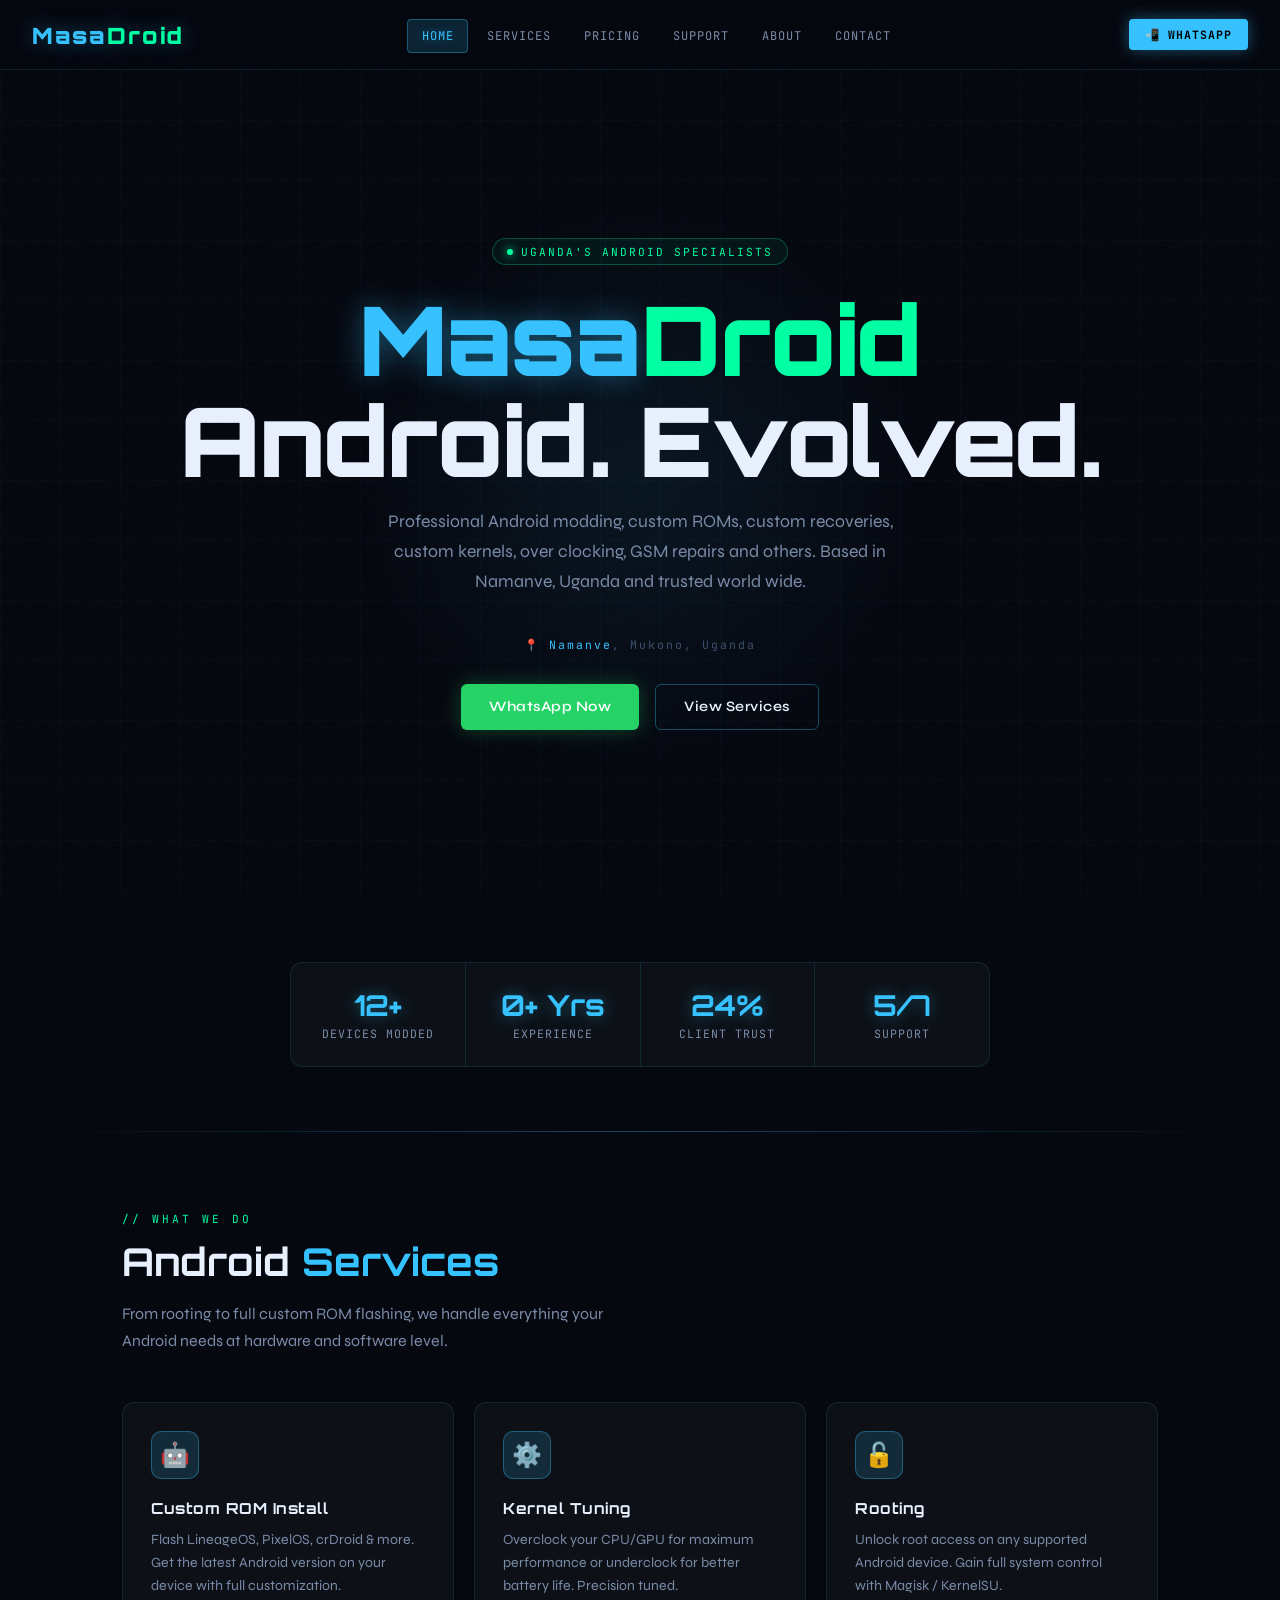
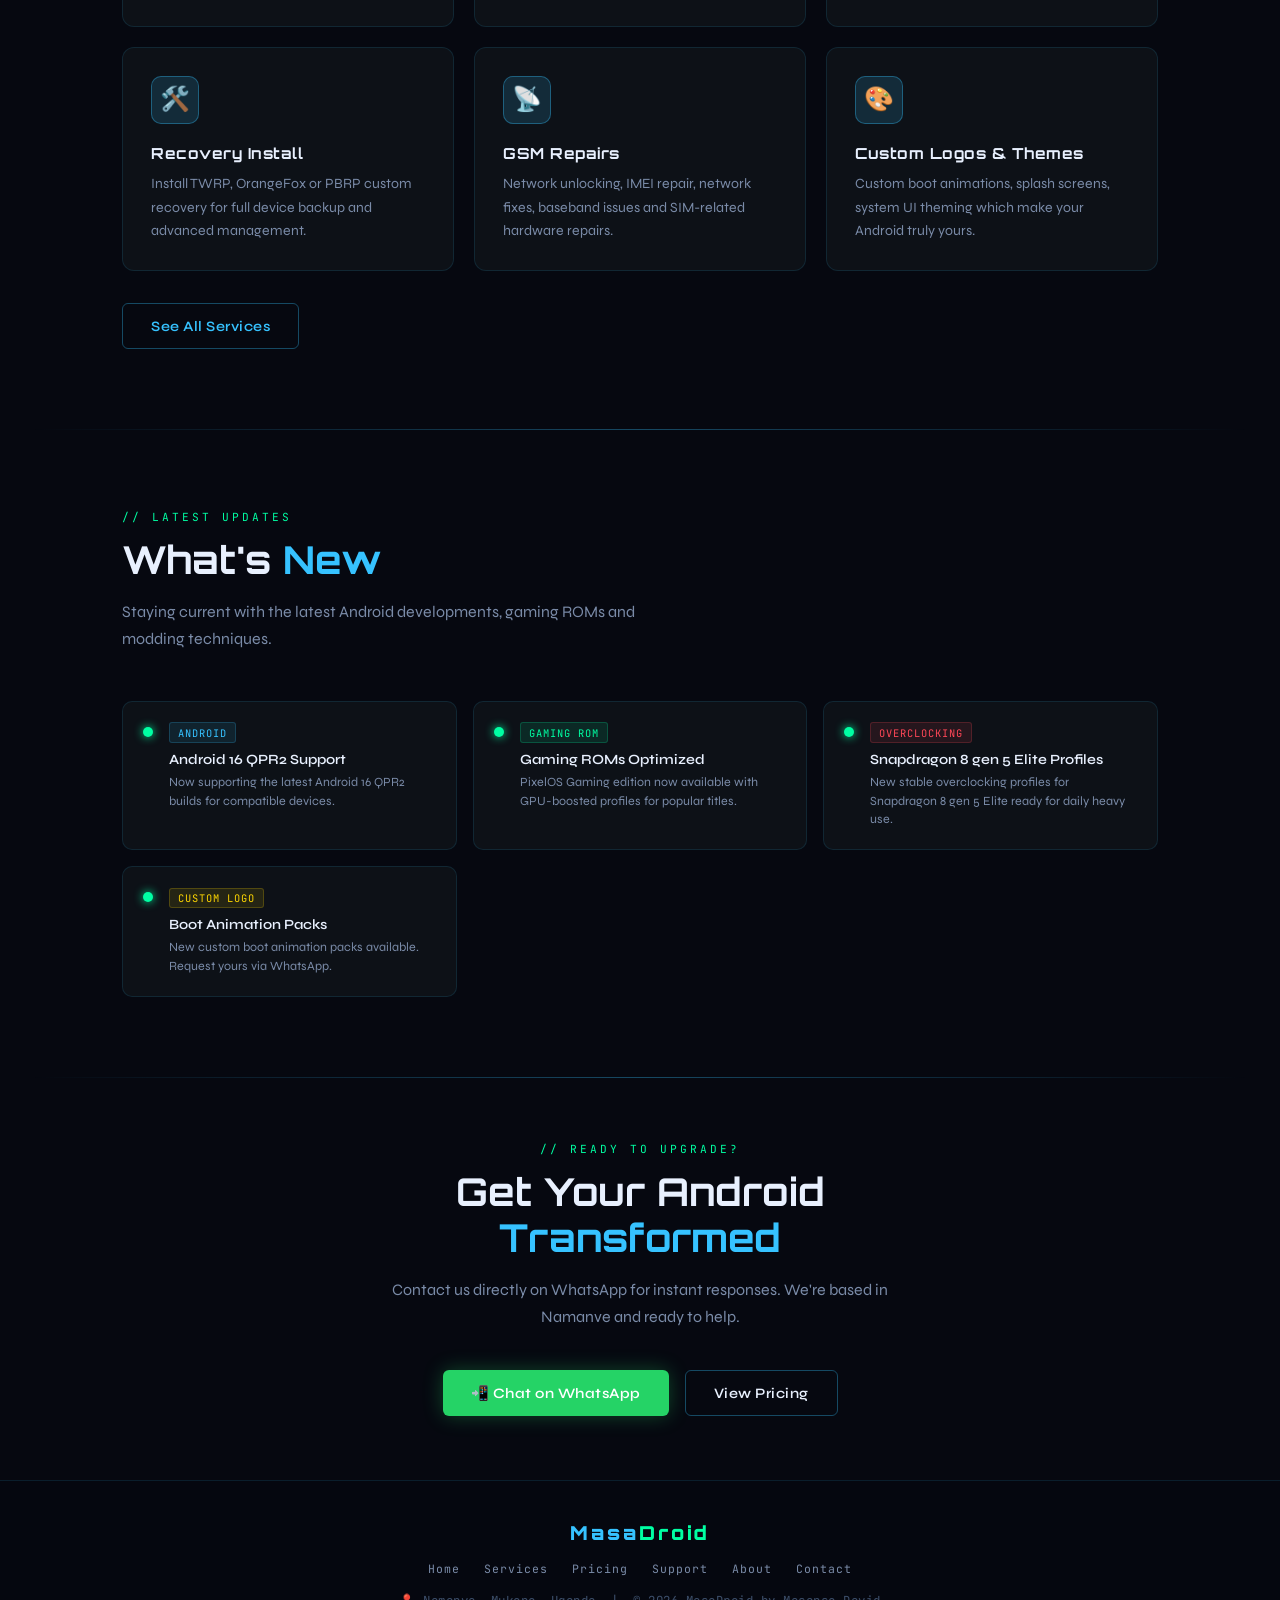
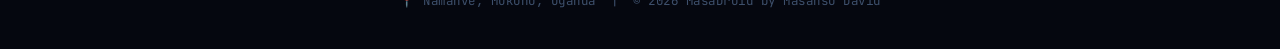
==== index.html @ 54246689 "Rename html/index.html to index.html" ====
<!DOCTYPE html>
<html lang="en">
<head>
  <meta charset="UTF-8" />
  <meta name="viewport" content="width=device-width, initial-scale=1.0" />
  <title>MasaDroid – Android Modding & Tech Services | Namanve, Uganda</title>
  <meta name="description" content="Professional Android modding services in Namanve, Mukono, Uganda. Custom ROMs, rooting, kernel tuning, GSM repairs by Masa David." />
  <link rel="stylesheet" href="../css/styles.css" />
</head>
<body>

<!-- NAV -->
<nav>
  <a href="index.html" class="nav-logo">Masa<span>Droid</span></a>
  <ul class="nav-links">
    <li><a href="index.html" class="active">Home</a></li>
    <li><a href="services.html">Services</a></li>
    <li><a href="pricing.html">Pricing</a></li>
    <li><a href="support.html">Support</a></li>
    <li><a href="about.html">About</a></li>
    <li><a href="contact.html">Contact</a></li>
  </ul>
  <a href="https://wa.me/256764411376" target="_blank" class="nav-cta">📲 WhatsApp</a>
  <div class="hamburger" id="hamburger">
    <span></span><span></span><span></span>
  </div>
</nav>

<main>
  <!-- HERO -->
  <section class="hero">
    <div class="hero-glow"></div>
    <div>
      <div class="hero-badge">Uganda's Android Specialists</div>
      <h1>
        <span class="accent">Masa</span><span class="accent2">Droid</span><br />
        Android. Evolved.
      </h1>
      <p class="hero-sub">
        Professional Android modding, custom ROMs, custom recoveries, custom kernels, over clocking, GSM repairs and others. Based in Namanve, Uganda and trusted world wide.
      </p>
      <p class="hero-location">📍 <span>Namanve</span>, Mukono, Uganda</p>
      <div class="hero-btns">
        <a href="https://wa.me/256764411376" target="_blank" class="btn btn-whatsapp">
          WhatsApp Now
        </a>
        <a href="services.html" class="btn btn-secondary">View Services</a>
      </div>
    </div>
  </section>

  <!-- STATS -->
  <div style="max-width:1100px;margin:0 auto;padding:0 2rem;">
    <div class="stats-row">
      <div class="stat-item">
        <span class="stat-num" data-count="50" data-suffix="+">0+</span>
        <span class="stat-label">Devices Modded</span>
      </div>
      <div class="stat-item">
        <span class="stat-num" data-count="3" data-suffix="+ Yrs">0+ Yrs</span>
        <span class="stat-label">Experience</span>
      </div>
      <div class="stat-item">
        <span class="stat-num" data-count="100" data-suffix="%">0%</span>
        <span class="stat-label">Client Trust</span>
      </div>
      <div class="stat-item">
        <span class="stat-num" data-count="24" data-suffix="/7">0/7</span>
        <span class="stat-label">Support</span>
      </div>
    </div>
  </div>

  <div class="divider"></div>

  <!-- SERVICES PREVIEW -->
  <section>
    <span class="section-tag">// what we do</span>
    <h2 class="section-title">Android <span class="accent">Services</span></h2>
    <p class="section-desc">From rooting to full custom ROM flashing, we handle everything your Android needs at  hardware and software level.</p>

    <div class="cards-grid">
      <div class="card">
        <div class="card-icon">🤖</div>
        <h3>Custom ROM Install</h3>
        <p>Flash LineageOS, PixelOS, crDroid & more. Get the latest Android version on your device with full customization.</p>
      </div>
      <div class="card">
        <div class="card-icon">⚙️</div>
        <h3>Kernel Tuning</h3>
        <p>Overclock your CPU/GPU for maximum performance or underclock for better battery life. Precision tuned.</p>
      </div>
      <div class="card">
        <div class="card-icon">🔓</div>
        <h3>Rooting</h3>
        <p>Unlock root access on any supported Android device. Gain full system control with Magisk / KernelSU.</p>
      </div>
      <div class="card">
        <div class="card-icon">🛠️</div>
        <h3>Recovery Install</h3>
        <p>Install TWRP, OrangeFox or PBRP custom recovery for full device backup and advanced management.</p>
      </div>
      <div class="card">
        <div class="card-icon">📡</div>
        <h3>GSM Repairs</h3>
        <p>Network unlocking, IMEI repair, network fixes, baseband issues and SIM-related hardware repairs.</p>
      </div>
      <div class="card">
        <div class="card-icon">🎨</div>
        <h3>Custom Logos & Themes</h3>
        <p>Custom boot animations, splash screens, system UI theming which make your Android truly yours.</p>
      </div>
    </div>

    <div style="margin-top:2rem;">
      <a href="services.html" class="btn btn-outline">See All Services</a>
    </div>
  </section>

  <div class="divider"></div>

  <!-- LATEST UPDATES -->
  <section>
    <span class="section-tag">// latest updates</span>
    <h2 class="section-title">What's <span class="accent">New</span></h2>
    <p class="section-desc">Staying current with the latest Android developments, gaming ROMs and modding techniques.</p>

    <div class="updates-grid">
      <div class="update-card">
        <div class="update-dot"></div>
        <div>
          <span class="tag tag-android">Android</span>
          <h4>Android 16 QPR2 Support</h4>
          <p>Now supporting the latest Android 16 QPR2 builds for compatible devices.</p>
        </div>
      </div>
      <div class="update-card">
        <div class="update-dot"></div>
        <div>
          <span class="tag tag-rom">Gaming ROM</span>
          <h4>Gaming ROMs Optimized</h4>
          <p>PixelOS Gaming edition now available with GPU-boosted profiles for popular titles.</p>
        </div>
      </div>
      <div class="update-card">
        <div class="update-dot"></div>
        <div>
          <span class="tag tag-kernel">Overclocking</span>
          <h4>Snapdragon 8 gen 5 Elite Profiles</h4>
          <p>New stable overclocking profiles for Snapdragon 8 gen 5 Elite ready for daily heavy use.</p>
        </div>
      </div>
      <div class="update-card">
        <div class="update-dot"></div>
        <div>
          <span class="tag tag-logo">Custom Logo</span>
          <h4>Boot Animation Packs</h4>
          <p>New custom boot animation packs available. Request yours via WhatsApp.</p>
        </div>
      </div>
    </div>
  </section>

  <div class="divider"></div>

  <!-- CTA SECTION -->
  <section style="text-align:center;padding:4rem 2rem;">
    <span class="section-tag">// ready to upgrade?</span>
    <h2 class="section-title" style="max-width:500px;margin:0 auto 1rem;">Get Your Android <span class="accent">Transformed</span></h2>
    <p class="section-desc" style="margin:0 auto 2.5rem;">Contact us directly on WhatsApp for instant responses. We're based in Namanve and ready to help.</p>
    <div class="hero-btns">
      <a href="https://wa.me/256764411376" target="_blank" class="btn btn-whatsapp">
        📲 Chat on WhatsApp
      </a>
      <a href="pricing.html" class="btn btn-secondary">View Pricing</a>
    </div>
  </section>
</main>

<!-- FOOTER -->
<footer>
  <div class="footer-logo">Masa<span>Droid</span></div>
  <div class="footer-links">
    <a href="index.html">Home</a>
    <a href="services.html">Services</a>
    <a href="pricing.html">Pricing</a>
    <a href="support.html">Support</a>
    <a href="about.html">About</a>
    <a href="contact.html">Contact</a>
  </div>
  <p>📍 Namanve, Mukono, Uganda &nbsp;|&nbsp; © 2026 MasaDroid by Masanso David</p>
</footer>

<script src="../js/script.js"></script>
</body>
</html>
---- css/styles.css ----
@import url('https://fonts.googleapis.com/css2?family=Orbitron:wght@400;600;700;900&family=Syne:wght@400;500;600;700&family=JetBrains+Mono:wght@400;500&display=swap');

:root {
  --bg-deep: #060810;
  --bg-card: #0d1117;
  --bg-glass: rgba(13, 17, 23, 0.85);
  --accent: #36c2ff;
  --accent-dim: rgba(54, 194, 255, 0.15);
  --accent-glow: rgba(54, 194, 255, 0.4);
  --accent2: #00ffa3;
  --accent2-dim: rgba(0, 255, 163, 0.1);
  --text: #e8f0fe;
  --text-muted: #7a8ba8;
  --text-dim: #3d4f6b;
  --border: rgba(54, 194, 255, 0.12);
  --border-bright: rgba(54, 194, 255, 0.35);
  --danger: #ff4757;
  --gold: #ffd700;
}

*, *::before, *::after { box-sizing: border-box; margin: 0; padding: 0; }

html { scroll-behavior: smooth; }

body {
  font-family: 'Syne', sans-serif;
  background: var(--bg-deep);
  color: var(--text);
  min-height: 100vh;
  overflow-x: hidden;
  cursor: default;
}

/* ── NOISE OVERLAY ── */
body::before {
  content: '';
  position: fixed;
  inset: 0;
  background-image: url("data:image/svg+xml,%3Csvg viewBox='0 0 256 256' xmlns='http://www.w3.org/2000/svg'%3E%3Cfilter id='n'%3E%3CfeTurbulence type='fractalNoise' baseFrequency='0.9' numOctaves='4' stitchTiles='stitch'/%3E%3C/filter%3E%3Crect width='100%25' height='100%25' filter='url(%23n)' opacity='0.04'/%3E%3C/svg%3E");
  pointer-events: none;
  z-index: 9999;
  opacity: 0.35;
}

/* ── GRID BACKGROUND ── */
body::after {
  content: '';
  position: fixed;
  inset: 0;
  background-image:
    linear-gradient(rgba(54,194,255,0.03) 1px, transparent 1px),
    linear-gradient(90deg, rgba(54,194,255,0.03) 1px, transparent 1px);
  background-size: 60px 60px;
  pointer-events: none;
  z-index: 0;
}

/* ── NAV ── */
nav {
  position: fixed;
  top: 0; left: 0; right: 0;
  z-index: 1000;
  padding: 0 2rem;
  height: 70px;
  display: flex;
  align-items: center;
  justify-content: space-between;
  background: rgba(6, 8, 16, 0.92);
  backdrop-filter: blur(20px);
  border-bottom: 1px solid var(--border);
}

.nav-logo {
  font-family: 'Orbitron', monospace;
  font-weight: 900;
  font-size: 1.4rem;
  color: var(--accent);
  text-decoration: none;
  letter-spacing: 2px;
  text-shadow: 0 0 20px var(--accent-glow);
  position: relative;
}

.nav-logo span { color: var(--accent2); }

.nav-links {
  display: flex;
  gap: 0.25rem;
  list-style: none;
}

.nav-links a {
  font-family: 'JetBrains Mono', monospace;
  font-size: 0.75rem;
  color: var(--text-muted);
  text-decoration: none;
  padding: 0.5rem 0.85rem;
  border-radius: 4px;
  border: 1px solid transparent;
  transition: all 0.2s;
  letter-spacing: 1px;
  text-transform: uppercase;
}

.nav-links a:hover,
.nav-links a.active {
  color: var(--accent);
  border-color: var(--border-bright);
  background: var(--accent-dim);
  text-shadow: 0 0 10px var(--accent-glow);
}

.nav-cta {
  font-family: 'JetBrains Mono', monospace;
  font-size: 0.72rem;
  background: var(--accent);
  color: #000;
  padding: 0.5rem 1rem;
  border-radius: 4px;
  text-decoration: none;
  font-weight: 700;
  letter-spacing: 1px;
  transition: all 0.2s;
  text-transform: uppercase;
  box-shadow: 0 0 15px var(--accent-glow);
}

.nav-cta:hover {
  box-shadow: 0 0 30px var(--accent-glow);
  transform: translateY(-1px);
}

/* Hamburger */
.hamburger {
  display: none;
  flex-direction: column;
  gap: 5px;
  cursor: pointer;
  padding: 5px;
}
.hamburger span {
  display: block;
  width: 24px;
  height: 2px;
  background: var(--accent);
  transition: all 0.3s;
}

/* ── MAIN CONTENT ── */
main {
  position: relative;
  z-index: 1;
  padding-top: 70px;
}

/* ── HERO ── */
.hero {
  min-height: 92vh;
  display: flex;
  align-items: center;
  justify-content: center;
  text-align: center;
  padding: 4rem 2rem;
  position: relative;
  overflow: hidden;
}

.hero-glow {
  position: absolute;
  width: 600px;
  height: 600px;
  background: radial-gradient(circle, rgba(54,194,255,0.08) 0%, transparent 70%);
  border-radius: 50%;
  top: 50%;
  left: 50%;
  transform: translate(-50%, -50%);
  pointer-events: none;
}

.hero-badge {
  display: inline-flex;
  align-items: center;
  gap: 0.5rem;
  font-family: 'JetBrains Mono', monospace;
  font-size: 0.7rem;
  color: var(--accent2);
  border: 1px solid rgba(0,255,163,0.25);
  background: rgba(0,255,163,0.05);
  padding: 0.35rem 0.85rem;
  border-radius: 100px;
  letter-spacing: 2px;
  text-transform: uppercase;
  margin-bottom: 1.5rem;
  animation: fadeUp 0.6s ease both;
}

.hero-badge::before {
  content: '';
  width: 6px; height: 6px;
  background: var(--accent2);
  border-radius: 50%;
  box-shadow: 0 0 8px var(--accent2);
  animation: pulse 2s infinite;
}

.hero h1 {
  font-family: 'Orbitron', monospace;
  font-size: clamp(2.8rem, 8vw, 6rem);
  font-weight: 900;
  line-height: 1.05;
  letter-spacing: -1px;
  margin-bottom: 0.5rem;
  animation: fadeUp 0.7s 0.1s ease both;
}

.hero h1 .accent { color: var(--accent); text-shadow: 0 0 30px var(--accent-glow); }
.hero h1 .accent2 { color: var(--accent2); }

.hero-sub {
  font-size: 1.1rem;
  color: var(--text-muted);
  max-width: 540px;
  margin: 1rem auto 2.5rem;
  line-height: 1.7;
  animation: fadeUp 0.7s 0.2s ease both;
}

.hero-location {
  font-family: 'JetBrains Mono', monospace;
  font-size: 0.72rem;
  color: var(--text-dim);
  letter-spacing: 2px;
  margin-bottom: 2rem;
  animation: fadeUp 0.7s 0.25s ease both;
}

.hero-location span { color: var(--accent); }

.hero-btns {
  display: flex;
  gap: 1rem;
  justify-content: center;
  flex-wrap: wrap;
  animation: fadeUp 0.7s 0.3s ease both;
}

/* ── BUTTONS ── */
.btn {
  display: inline-flex;
  align-items: center;
  gap: 0.5rem;
  font-family: 'Syne', sans-serif;
  font-weight: 600;
  font-size: 0.9rem;
  padding: 0.85rem 1.75rem;
  border-radius: 6px;
  text-decoration: none;
  transition: all 0.25s;
  letter-spacing: 0.5px;
  cursor: pointer;
  border: none;
}

.btn-primary {
  background: var(--accent);
  color: #000;
  box-shadow: 0 0 20px var(--accent-glow), 0 4px 15px rgba(0,0,0,0.3);
}
.btn-primary:hover {
  box-shadow: 0 0 40px var(--accent-glow), 0 6px 20px rgba(0,0,0,0.4);
  transform: translateY(-2px);
}

.btn-secondary {
  background: transparent;
  color: var(--text);
  border: 1px solid var(--border-bright);
  backdrop-filter: blur(10px);
}
.btn-secondary:hover {
  background: var(--accent-dim);
  color: var(--accent);
  border-color: var(--accent);
  box-shadow: 0 0 20px var(--accent-glow);
  transform: translateY(-2px);
}

.btn-whatsapp {
  background: #25d366;
  color: #fff;
  box-shadow: 0 0 20px rgba(37,211,102,0.3);
}
.btn-whatsapp:hover {
  box-shadow: 0 0 40px rgba(37,211,102,0.5);
  transform: translateY(-2px);
}

.btn-outline {
  background: transparent;
  color: var(--accent);
  border: 1px solid var(--border-bright);
}
.btn-outline:hover {
  background: var(--accent-dim);
  box-shadow: 0 0 20px var(--accent-glow);
  transform: translateY(-2px);
}

/* ── STATS ROW ── */
.stats-row {
  display: flex;
  justify-content: center;
  gap: 0;
  flex-wrap: wrap;
  margin: 4rem auto;
  max-width: 700px;
  border: 1px solid var(--border);
  border-radius: 12px;
  overflow: hidden;
  background: var(--bg-card);
}

.stat-item {
  flex: 1;
  min-width: 140px;
  padding: 1.5rem;
  text-align: center;
  border-right: 1px solid var(--border);
}
.stat-item:last-child { border-right: none; }

.stat-num {
  font-family: 'Orbitron', monospace;
  font-size: 1.8rem;
  font-weight: 700;
  color: var(--accent);
  display: block;
  text-shadow: 0 0 15px var(--accent-glow);
}
.stat-label {
  font-size: 0.72rem;
  color: var(--text-muted);
  letter-spacing: 1px;
  text-transform: uppercase;
  margin-top: 0.25rem;
  font-family: 'JetBrains Mono', monospace;
}

/* ── SECTION ── */
section {
  padding: 5rem 2rem;
  max-width: 1100px;
  margin: 0 auto;
}

.section-tag {
  font-family: 'JetBrains Mono', monospace;
  font-size: 0.7rem;
  color: var(--accent2);
  letter-spacing: 3px;
  text-transform: uppercase;
  margin-bottom: 0.75rem;
  display: block;
}

.section-title {
  font-family: 'Orbitron', monospace;
  font-size: clamp(1.6rem, 4vw, 2.4rem);
  font-weight: 700;
  margin-bottom: 1rem;
  line-height: 1.2;
}

.section-title .accent { color: var(--accent); }

.section-desc {
  color: var(--text-muted);
  font-size: 1rem;
  max-width: 520px;
  line-height: 1.7;
  margin-bottom: 3rem;
}

/* ── CARDS GRID ── */
.cards-grid {
  display: grid;
  grid-template-columns: repeat(auto-fill, minmax(280px, 1fr));
  gap: 1.25rem;
}

.card {
  background: var(--bg-card);
  border: 1px solid var(--border);
  border-radius: 12px;
  padding: 1.75rem;
  transition: all 0.3s;
  position: relative;
  overflow: hidden;
}

.card::before {
  content: '';
  position: absolute;
  top: 0; left: 0; right: 0;
  height: 2px;
  background: linear-gradient(90deg, transparent, var(--accent), transparent);
  opacity: 0;
  transition: opacity 0.3s;
}

.card:hover {
  border-color: var(--border-bright);
  transform: translateY(-4px);
  box-shadow: 0 12px 40px rgba(0,0,0,0.4), 0 0 30px var(--accent-dim);
}

.card:hover::before { opacity: 1; }

.card-icon {
  width: 48px; height: 48px;
  display: flex;
  align-items: center;
  justify-content: center;
  font-size: 1.5rem;
  background: var(--accent-dim);
  border: 1px solid var(--border-bright);
  border-radius: 10px;
  margin-bottom: 1.25rem;
}

.card h3 {
  font-family: 'Orbitron', monospace;
  font-size: 0.95rem;
  font-weight: 700;
  margin-bottom: 0.6rem;
  color: var(--text);
  letter-spacing: 0.5px;
}

.card p {
  font-size: 0.88rem;
  color: var(--text-muted);
  line-height: 1.65;
}

/* ── UPDATES SECTION ── */
.updates-grid {
  display: grid;
  grid-template-columns: repeat(auto-fill, minmax(260px, 1fr));
  gap: 1rem;
}

.update-card {
  background: var(--bg-card);
  border: 1px solid var(--border);
  border-radius: 10px;
  padding: 1.25rem;
  display: flex;
  gap: 1rem;
  align-items: flex-start;
  transition: all 0.25s;
}

.update-card:hover {
  border-color: var(--border-bright);
  background: rgba(13,17,23,0.9);
}

.update-dot {
  width: 10px; height: 10px;
  background: var(--accent2);
  border-radius: 50%;
  box-shadow: 0 0 10px var(--accent2);
  flex-shrink: 0;
  margin-top: 5px;
}

.update-card h4 {
  font-size: 0.88rem;
  font-weight: 600;
  margin-bottom: 0.3rem;
}

.update-card p {
  font-size: 0.78rem;
  color: var(--text-muted);
  line-height: 1.5;
}

.update-card .tag {
  display: inline-block;
  font-family: 'JetBrains Mono', monospace;
  font-size: 0.65rem;
  padding: 0.15rem 0.5rem;
  border-radius: 3px;
  margin-bottom: 0.5rem;
  text-transform: uppercase;
  letter-spacing: 1px;
}

.tag-android { background: rgba(54,194,255,0.1); color: var(--accent); border: 1px solid rgba(54,194,255,0.2); }
.tag-rom { background: rgba(0,255,163,0.1); color: var(--accent2); border: 1px solid rgba(0,255,163,0.2); }
.tag-kernel { background: rgba(255,71,87,0.1); color: var(--danger); border: 1px solid rgba(255,71,87,0.2); }
.tag-logo { background: rgba(255,215,0,0.1); color: var(--gold); border: 1px solid rgba(255,215,0,0.2); }

/* ── PRICING ── */
.pricing-grid {
  display: grid;
  grid-template-columns: repeat(auto-fill, minmax(290px, 1fr));
  gap: 1.5rem;
  align-items: start;
}

.pricing-card {
  background: var(--bg-card);
  border: 1px solid var(--border);
  border-radius: 14px;
  padding: 2rem;
  transition: all 0.3s;
  position: relative;
}

.pricing-card.featured {
  border-color: var(--accent);
  box-shadow: 0 0 40px rgba(54,194,255,0.1);
}

.pricing-card.featured::after {
  content: 'POPULAR';
  position: absolute;
  top: -12px;
  left: 50%;
  transform: translateX(-50%);
  font-family: 'JetBrains Mono', monospace;
  font-size: 0.65rem;
  background: var(--accent);
  color: #000;
  padding: 0.25rem 0.75rem;
  border-radius: 100px;
  font-weight: 700;
  letter-spacing: 2px;
}

.pricing-card:hover {
  transform: translateY(-5px);
  box-shadow: 0 15px 50px rgba(0,0,0,0.5);
}

.pricing-tier {
  font-family: 'JetBrains Mono', monospace;
  font-size: 0.7rem;
  color: var(--text-muted);
  letter-spacing: 2px;
  text-transform: uppercase;
  margin-bottom: 0.5rem;
}

.pricing-price {
  font-family: 'Orbitron', monospace;
  font-size: 2.2rem;
  font-weight: 700;
  color: var(--accent);
  margin-bottom: 0.25rem;
  text-shadow: 0 0 20px var(--accent-glow);
}

.pricing-price span {
  font-size: 0.9rem;
  color: var(--text-muted);
  font-family: 'Syne', sans-serif;
}

.pricing-desc {
  font-size: 0.82rem;
  color: var(--text-muted);
  margin-bottom: 1.5rem;
  line-height: 1.5;
}

.pricing-features {
  list-style: none;
  margin-bottom: 1.75rem;
}

.pricing-features li {
  font-size: 0.85rem;
  color: var(--text-muted);
  padding: 0.5rem 0;
  border-bottom: 1px solid var(--border);
  display: flex;
  gap: 0.6rem;
  align-items: center;
}

.pricing-features li::before {
  content: '✓';
  color: var(--accent2);
  font-weight: 700;
  flex-shrink: 0;
}

.pricing-features li:last-child { border-bottom: none; }

/* ── FAQ ── */
.faq-list { max-width: 720px; }

.faq-item {
  border: 1px solid var(--border);
  border-radius: 10px;
  margin-bottom: 0.75rem;
  overflow: hidden;
  background: var(--bg-card);
}

.faq-question {
  width: 100%;
  padding: 1.25rem 1.5rem;
  background: none;
  border: none;
  color: var(--text);
  font-family: 'Syne', sans-serif;
  font-size: 0.95rem;
  font-weight: 600;
  text-align: left;
  cursor: pointer;
  display: flex;
  justify-content: space-between;
  align-items: center;
  gap: 1rem;
  transition: background 0.2s;
}

.faq-question:hover { background: var(--accent-dim); }

.faq-icon {
  font-size: 1.2rem;
  color: var(--accent);
  transition: transform 0.3s;
  flex-shrink: 0;
  font-style: normal;
}

.faq-item.open .faq-icon { transform: rotate(45deg); }

.faq-answer {
  max-height: 0;
  overflow: hidden;
  transition: max-height 0.35s ease, padding 0.3s;
  padding: 0 1.5rem;
}

.faq-item.open .faq-answer {
  max-height: 300px;
  padding: 0 1.5rem 1.25rem;
}

.faq-answer p {
  font-size: 0.88rem;
  color: var(--text-muted);
  line-height: 1.7;
}

/* ── CONTACT ── */
.contact-grid {
  display: grid;
  grid-template-columns: 1fr 1fr;
  gap: 2rem;
}

.contact-method {
  background: var(--bg-card);
  border: 1px solid var(--border);
  border-radius: 14px;
  padding: 2rem;
  display: flex;
  flex-direction: column;
  gap: 1rem;
  align-items: flex-start;
  transition: all 0.3s;
}

.contact-method:hover {
  border-color: var(--border-bright);
  transform: translateY(-4px);
  box-shadow: 0 12px 40px rgba(0,0,0,0.4);
}

.contact-icon {
  font-size: 2rem;
  width: 60px; height: 60px;
  display: flex;
  align-items: center;
  justify-content: center;
  background: var(--accent-dim);
  border: 1px solid var(--border-bright);
  border-radius: 12px;
}

.contact-method h3 {
  font-family: 'Orbitron', monospace;
  font-size: 1rem;
  font-weight: 700;
}

.contact-method p {
  font-size: 0.85rem;
  color: var(--text-muted);
  line-height: 1.6;
}

.contact-value {
  font-family: 'JetBrains Mono', monospace;
  font-size: 0.85rem;
  color: var(--accent);
  word-break: break-all;
}

/* ── FORM ── */
.form-group {
  margin-bottom: 1.25rem;
}

.form-group label {
  display: block;
  font-family: 'JetBrains Mono', monospace;
  font-size: 0.7rem;
  color: var(--text-muted);
  letter-spacing: 1px;
  text-transform: uppercase;
  margin-bottom: 0.5rem;
}

.form-group input,
.form-group textarea,
.form-group select {
  width: 100%;
  background: var(--bg-deep);
  border: 1px solid var(--border);
  border-radius: 6px;
  color: var(--text);
  font-family: 'Syne', sans-serif;
  font-size: 0.9rem;
  padding: 0.85rem 1rem;
  transition: border-color 0.2s, box-shadow 0.2s;
  outline: none;
}

.form-group input:focus,
.form-group textarea:focus,
.form-group select:focus {
  border-color: var(--accent);
  box-shadow: 0 0 0 3px var(--accent-dim);
}

.form-group textarea { resize: vertical; min-height: 120px; }

/* ── ABOUT ── */
.about-hero {
  display: grid;
  grid-template-columns: 1fr 1fr;
  gap: 4rem;
  align-items: center;
}

.about-avatar {
  width: 200px;
  height: 200px;
  border-radius: 20px;
  background: linear-gradient(135deg, var(--accent-dim), rgba(0,255,163,0.1));
  border: 2px solid var(--border-bright);
  display: flex;
  align-items: center;
  justify-content: center;
  font-size: 5rem;
  margin-bottom: 1.5rem;
  box-shadow: 0 0 40px var(--accent-dim);
}

.skill-tags {
  display: flex;
  flex-wrap: wrap;
  gap: 0.5rem;
  margin-top: 1.5rem;
}

.skill-tag {
  font-family: 'JetBrains Mono', monospace;
  font-size: 0.7rem;
  padding: 0.35rem 0.75rem;
  border-radius: 4px;
  background: var(--accent-dim);
  border: 1px solid var(--border-bright);
  color: var(--accent);
  letter-spacing: 0.5px;
}

/* ── FOOTER ── */
footer {
  position: relative;
  z-index: 1;
  border-top: 1px solid var(--border);
  padding: 2.5rem;
  text-align: center;
  background: rgba(6,8,16,0.9);
}

.footer-logo {
  font-family: 'Orbitron', monospace;
  font-size: 1.2rem;
  font-weight: 900;
  color: var(--accent);
  letter-spacing: 3px;
  margin-bottom: 0.5rem;
}

.footer-logo span { color: var(--accent2); }

footer p {
  font-size: 0.78rem;
  color: var(--text-dim);
  font-family: 'JetBrains Mono', monospace;
  letter-spacing: 0.5px;
}

.footer-links {
  display: flex;
  gap: 1.5rem;
  justify-content: center;
  margin: 1rem 0;
  flex-wrap: wrap;
}

.footer-links a {
  font-family: 'JetBrains Mono', monospace;
  font-size: 0.72rem;
  color: var(--text-muted);
  text-decoration: none;
  letter-spacing: 1px;
  transition: color 0.2s;
}

.footer-links a:hover { color: var(--accent); }

/* ── PAGE HERO ── */
.page-hero {
  padding: 5rem 2rem 3rem;
  text-align: center;
  max-width: 800px;
  margin: 0 auto;
}

.page-hero h1 {
  font-family: 'Orbitron', monospace;
  font-size: clamp(2rem, 5vw, 3.5rem);
  font-weight: 900;
  margin-bottom: 1rem;
}

.page-hero p {
  color: var(--text-muted);
  font-size: 1rem;
  line-height: 1.7;
  max-width: 520px;
  margin: 0 auto;
}

/* ── DIVIDER ── */
.divider {
  height: 1px;
  background: linear-gradient(90deg, transparent, var(--border-bright), transparent);
  margin: 0 2rem;
}

/* ── ANIMATIONS ── */
@keyframes fadeUp {
  from { opacity: 0; transform: translateY(20px); }
  to { opacity: 1; transform: translateY(0); }
}

@keyframes pulse {
  0%, 100% { opacity: 1; transform: scale(1); }
  50% { opacity: 0.5; transform: scale(0.8); }
}

@keyframes glowPulse {
  0%, 100% { box-shadow: 0 0 20px var(--accent-glow); }
  50% { box-shadow: 0 0 40px var(--accent-glow), 0 0 80px rgba(54,194,255,0.1); }
}

.animate-in {
  animation: fadeUp 0.6s ease both;
}

/* ── MOBILE ── */
@media (max-width: 768px) {
  .nav-links, .nav-cta { display: none; }
  .hamburger { display: flex; }

  .nav-links.open {
    display: flex;
    flex-direction: column;
    position: fixed;
    top: 70px;
    left: 0; right: 0;
    background: rgba(6,8,16,0.98);
    padding: 1rem;
    border-bottom: 1px solid var(--border);
    z-index: 999;
  }

  .nav-links.open .nav-cta-mobile {
    display: block;
    margin-top: 0.5rem;
  }

  .contact-grid { grid-template-columns: 1fr; }
  .about-hero { grid-template-columns: 1fr; gap: 2rem; }
  .stats-row { border-radius: 0; border-left: none; border-right: none; }
  .stat-item { border-right: none; border-bottom: 1px solid var(--border); }
  .stat-item:last-child { border-bottom: none; }

  .hero h1 { font-size: 2.8rem; }
  .hero-btns { flex-direction: column; align-items: center; }

  section { padding: 3rem 1.25rem; }
}

/* ── HIGHLIGHT BOX ── */
.info-box {
  background: var(--accent-dim);
  border: 1px solid var(--border-bright);
  border-radius: 10px;
  padding: 1.25rem 1.5rem;
  margin-bottom: 2rem;
  font-size: 0.88rem;
  color: var(--text-muted);
  display: flex;
  gap: 0.75rem;
  align-items: flex-start;
}

.info-box span { color: var(--accent); font-size: 1.1rem; flex-shrink: 0; }
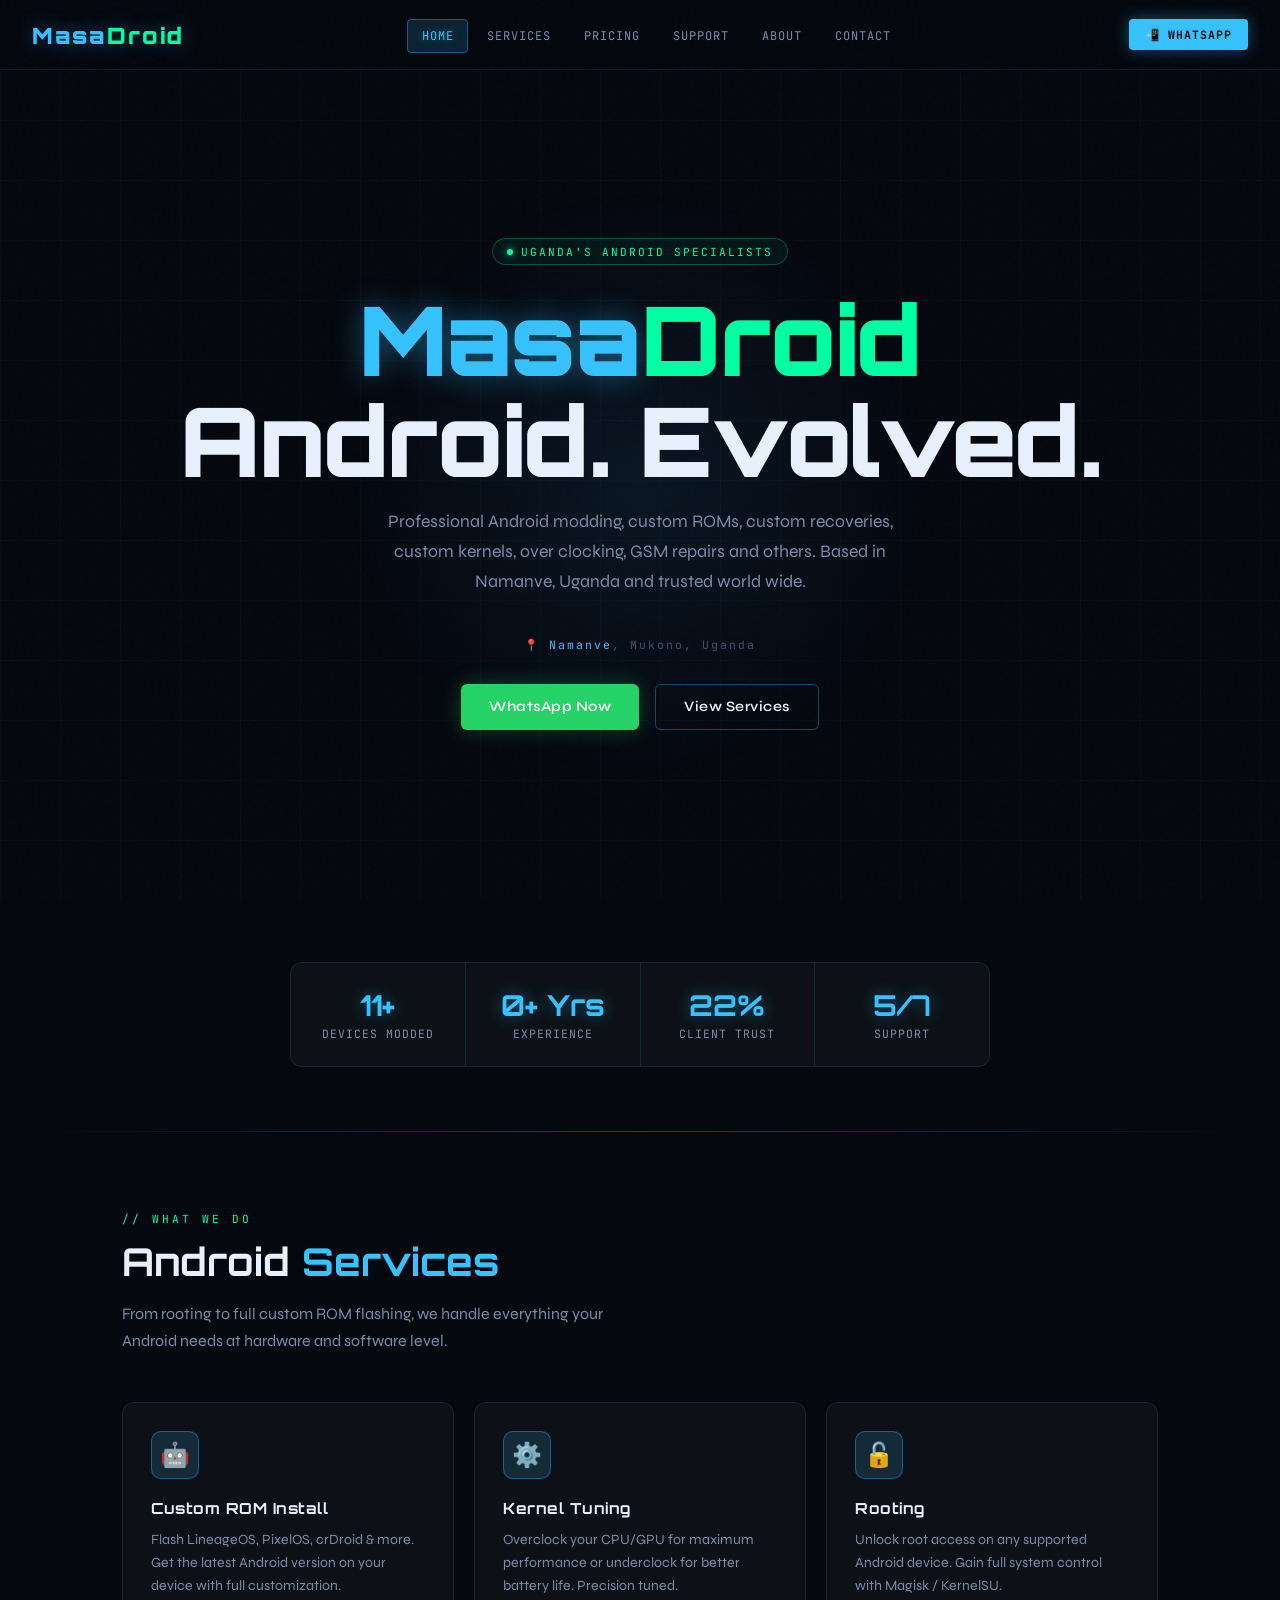
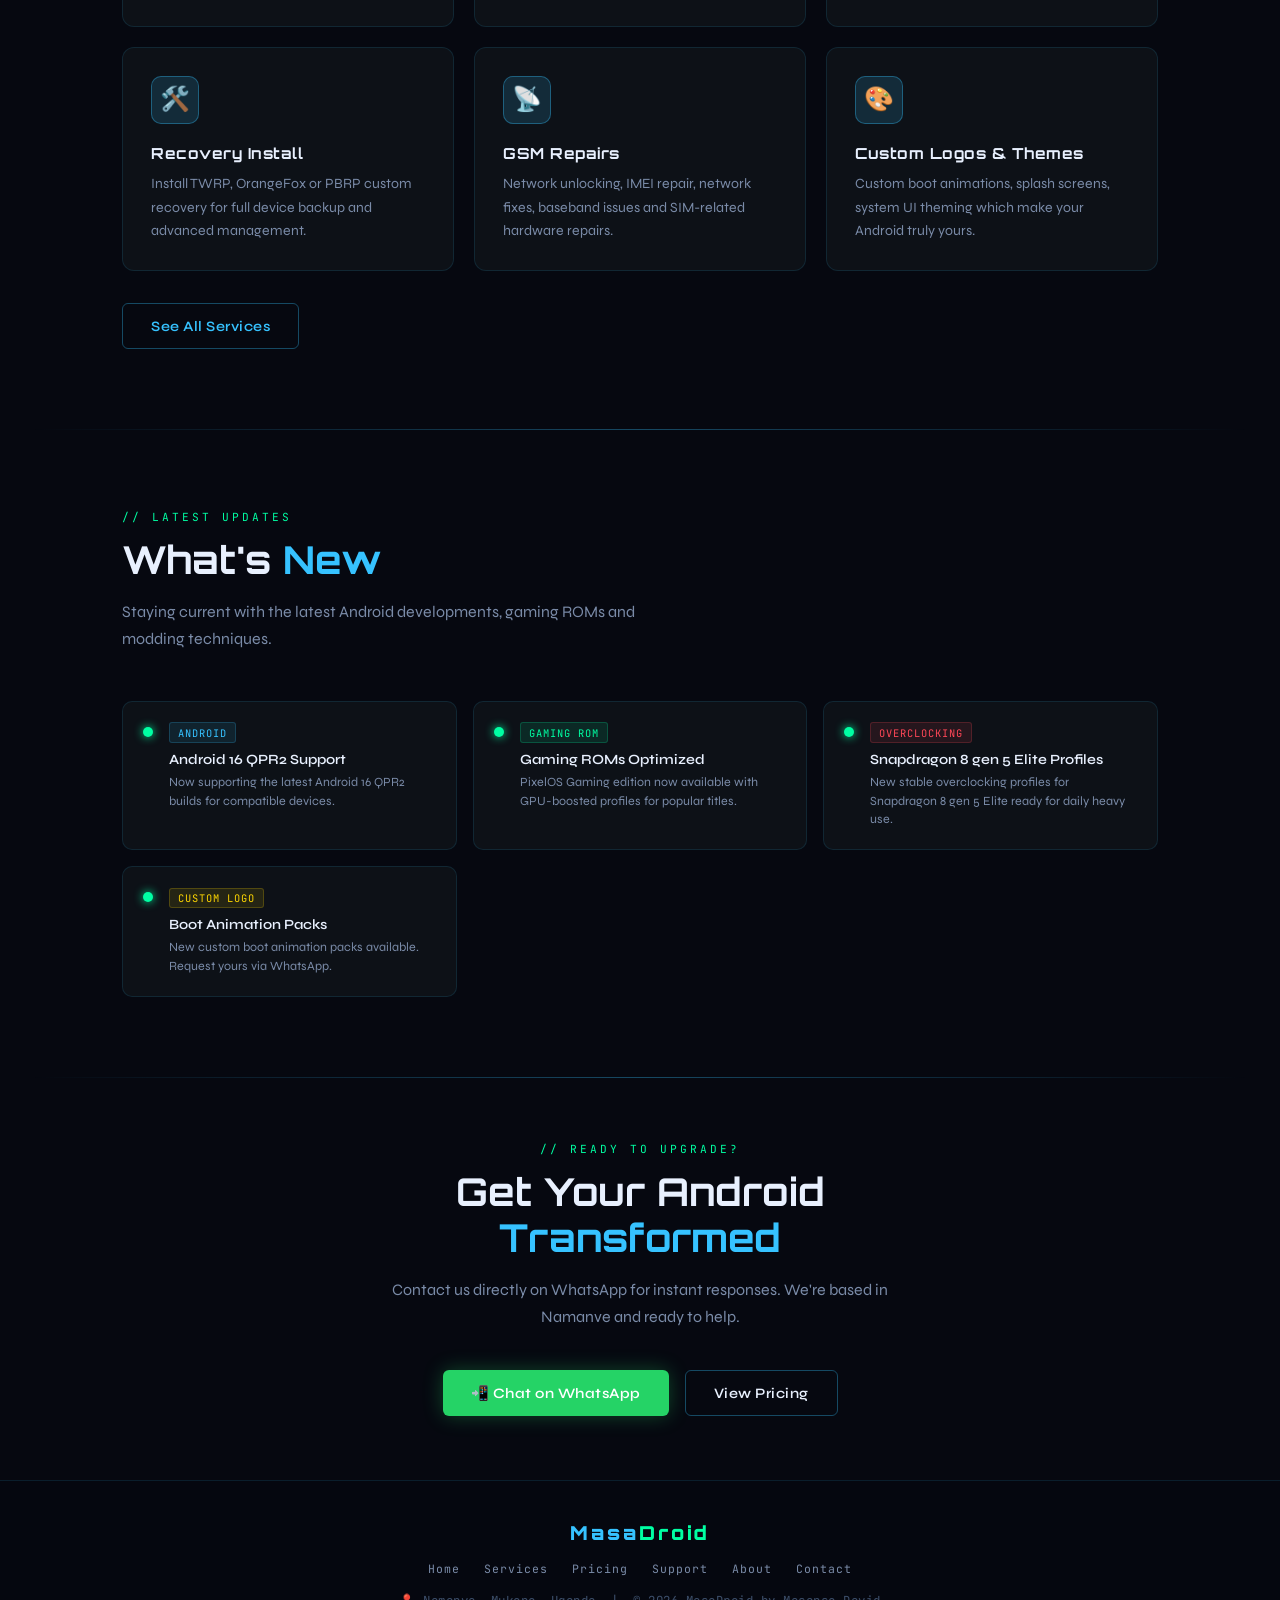
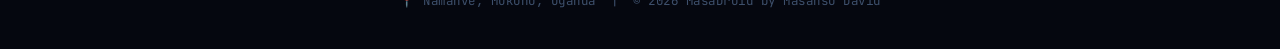
==== commit d70ee1a5: "Update stylesheet link in index.html" ====
--- a/index.html
+++ b/index.html
@@ -5,7 +5,7 @@
   <meta name="viewport" content="width=device-width, initial-scale=1.0" />
   <title>MasaDroid – Android Modding & Tech Services | Namanve, Uganda</title>
   <meta name="description" content="Professional Android modding services in Namanve, Mukono, Uganda. Custom ROMs, rooting, kernel tuning, GSM repairs by Masa David." />
-  <link rel="stylesheet" href="../css/styles.css" />
+  <link rel="stylesheet" href="styles.css" />
 </head>
 <body>
 
--- a/styles.css
+++ b/styles.css
@@ -0,0 +1,942 @@
+@import url('https://fonts.googleapis.com/css2?family=Orbitron:wght@400;600;700;900&family=Syne:wght@400;500;600;700&family=JetBrains+Mono:wght@400;500&display=swap');
+
+:root {
+  --bg-deep: #060810;
+  --bg-card: #0d1117;
+  --bg-glass: rgba(13, 17, 23, 0.85);
+  --accent: #36c2ff;
+  --accent-dim: rgba(54, 194, 255, 0.15);
+  --accent-glow: rgba(54, 194, 255, 0.4);
+  --accent2: #00ffa3;
+  --accent2-dim: rgba(0, 255, 163, 0.1);
+  --text: #e8f0fe;
+  --text-muted: #7a8ba8;
+  --text-dim: #3d4f6b;
+  --border: rgba(54, 194, 255, 0.12);
+  --border-bright: rgba(54, 194, 255, 0.35);
+  --danger: #ff4757;
+  --gold: #ffd700;
+}
+
+*, *::before, *::after { box-sizing: border-box; margin: 0; padding: 0; }
+
+html { scroll-behavior: smooth; }
+
+body {
+  font-family: 'Syne', sans-serif;
+  background: var(--bg-deep);
+  color: var(--text);
+  min-height: 100vh;
+  overflow-x: hidden;
+  cursor: default;
+}
+
+/* ── NOISE OVERLAY ── */
+body::before {
+  content: '';
+  position: fixed;
+  inset: 0;
+  background-image: url("data:image/svg+xml,%3Csvg viewBox='0 0 256 256' xmlns='http://www.w3.org/2000/svg'%3E%3Cfilter id='n'%3E%3CfeTurbulence type='fractalNoise' baseFrequency='0.9' numOctaves='4' stitchTiles='stitch'/%3E%3C/filter%3E%3Crect width='100%25' height='100%25' filter='url(%23n)' opacity='0.04'/%3E%3C/svg%3E");
+  pointer-events: none;
+  z-index: 9999;
+  opacity: 0.35;
+}
+
+/* ── GRID BACKGROUND ── */
+body::after {
+  content: '';
+  position: fixed;
+  inset: 0;
+  background-image:
+    linear-gradient(rgba(54,194,255,0.03) 1px, transparent 1px),
+    linear-gradient(90deg, rgba(54,194,255,0.03) 1px, transparent 1px);
+  background-size: 60px 60px;
+  pointer-events: none;
+  z-index: 0;
+}
+
+/* ── NAV ── */
+nav {
+  position: fixed;
+  top: 0; left: 0; right: 0;
+  z-index: 1000;
+  padding: 0 2rem;
+  height: 70px;
+  display: flex;
+  align-items: center;
+  justify-content: space-between;
+  background: rgba(6, 8, 16, 0.92);
+  backdrop-filter: blur(20px);
+  border-bottom: 1px solid var(--border);
+}
+
+.nav-logo {
+  font-family: 'Orbitron', monospace;
+  font-weight: 900;
+  font-size: 1.4rem;
+  color: var(--accent);
+  text-decoration: none;
+  letter-spacing: 2px;
+  text-shadow: 0 0 20px var(--accent-glow);
+  position: relative;
+}
+
+.nav-logo span { color: var(--accent2); }
+
+.nav-links {
+  display: flex;
+  gap: 0.25rem;
+  list-style: none;
+}
+
+.nav-links a {
+  font-family: 'JetBrains Mono', monospace;
+  font-size: 0.75rem;
+  color: var(--text-muted);
+  text-decoration: none;
+  padding: 0.5rem 0.85rem;
+  border-radius: 4px;
+  border: 1px solid transparent;
+  transition: all 0.2s;
+  letter-spacing: 1px;
+  text-transform: uppercase;
+}
+
+.nav-links a:hover,
+.nav-links a.active {
+  color: var(--accent);
+  border-color: var(--border-bright);
+  background: var(--accent-dim);
+  text-shadow: 0 0 10px var(--accent-glow);
+}
+
+.nav-cta {
+  font-family: 'JetBrains Mono', monospace;
+  font-size: 0.72rem;
+  background: var(--accent);
+  color: #000;
+  padding: 0.5rem 1rem;
+  border-radius: 4px;
+  text-decoration: none;
+  font-weight: 700;
+  letter-spacing: 1px;
+  transition: all 0.2s;
+  text-transform: uppercase;
+  box-shadow: 0 0 15px var(--accent-glow);
+}
+
+.nav-cta:hover {
+  box-shadow: 0 0 30px var(--accent-glow);
+  transform: translateY(-1px);
+}
+
+/* Hamburger */
+.hamburger {
+  display: none;
+  flex-direction: column;
+  gap: 5px;
+  cursor: pointer;
+  padding: 5px;
+}
+.hamburger span {
+  display: block;
+  width: 24px;
+  height: 2px;
+  background: var(--accent);
+  transition: all 0.3s;
+}
+
+/* ── MAIN CONTENT ── */
+main {
+  position: relative;
+  z-index: 1;
+  padding-top: 70px;
+}
+
+/* ── HERO ── */
+.hero {
+  min-height: 92vh;
+  display: flex;
+  align-items: center;
+  justify-content: center;
+  text-align: center;
+  padding: 4rem 2rem;
+  position: relative;
+  overflow: hidden;
+}
+
+.hero-glow {
+  position: absolute;
+  width: 600px;
+  height: 600px;
+  background: radial-gradient(circle, rgba(54,194,255,0.08) 0%, transparent 70%);
+  border-radius: 50%;
+  top: 50%;
+  left: 50%;
+  transform: translate(-50%, -50%);
+  pointer-events: none;
+}
+
+.hero-badge {
+  display: inline-flex;
+  align-items: center;
+  gap: 0.5rem;
+  font-family: 'JetBrains Mono', monospace;
+  font-size: 0.7rem;
+  color: var(--accent2);
+  border: 1px solid rgba(0,255,163,0.25);
+  background: rgba(0,255,163,0.05);
+  padding: 0.35rem 0.85rem;
+  border-radius: 100px;
+  letter-spacing: 2px;
+  text-transform: uppercase;
+  margin-bottom: 1.5rem;
+  animation: fadeUp 0.6s ease both;
+}
+
+.hero-badge::before {
+  content: '';
+  width: 6px; height: 6px;
+  background: var(--accent2);
+  border-radius: 50%;
+  box-shadow: 0 0 8px var(--accent2);
+  animation: pulse 2s infinite;
+}
+
+.hero h1 {
+  font-family: 'Orbitron', monospace;
+  font-size: clamp(2.8rem, 8vw, 6rem);
+  font-weight: 900;
+  line-height: 1.05;
+  letter-spacing: -1px;
+  margin-bottom: 0.5rem;
+  animation: fadeUp 0.7s 0.1s ease both;
+}
+
+.hero h1 .accent { color: var(--accent); text-shadow: 0 0 30px var(--accent-glow); }
+.hero h1 .accent2 { color: var(--accent2); }
+
+.hero-sub {
+  font-size: 1.1rem;
+  color: var(--text-muted);
+  max-width: 540px;
+  margin: 1rem auto 2.5rem;
+  line-height: 1.7;
+  animation: fadeUp 0.7s 0.2s ease both;
+}
+
+.hero-location {
+  font-family: 'JetBrains Mono', monospace;
+  font-size: 0.72rem;
+  color: var(--text-dim);
+  letter-spacing: 2px;
+  margin-bottom: 2rem;
+  animation: fadeUp 0.7s 0.25s ease both;
+}
+
+.hero-location span { color: var(--accent); }
+
+.hero-btns {
+  display: flex;
+  gap: 1rem;
+  justify-content: center;
+  flex-wrap: wrap;
+  animation: fadeUp 0.7s 0.3s ease both;
+}
+
+/* ── BUTTONS ── */
+.btn {
+  display: inline-flex;
+  align-items: center;
+  gap: 0.5rem;
+  font-family: 'Syne', sans-serif;
+  font-weight: 600;
+  font-size: 0.9rem;
+  padding: 0.85rem 1.75rem;
+  border-radius: 6px;
+  text-decoration: none;
+  transition: all 0.25s;
+  letter-spacing: 0.5px;
+  cursor: pointer;
+  border: none;
+}
+
+.btn-primary {
+  background: var(--accent);
+  color: #000;
+  box-shadow: 0 0 20px var(--accent-glow), 0 4px 15px rgba(0,0,0,0.3);
+}
+.btn-primary:hover {
+  box-shadow: 0 0 40px var(--accent-glow), 0 6px 20px rgba(0,0,0,0.4);
+  transform: translateY(-2px);
+}
+
+.btn-secondary {
+  background: transparent;
+  color: var(--text);
+  border: 1px solid var(--border-bright);
+  backdrop-filter: blur(10px);
+}
+.btn-secondary:hover {
+  background: var(--accent-dim);
+  color: var(--accent);
+  border-color: var(--accent);
+  box-shadow: 0 0 20px var(--accent-glow);
+  transform: translateY(-2px);
+}
+
+.btn-whatsapp {
+  background: #25d366;
+  color: #fff;
+  box-shadow: 0 0 20px rgba(37,211,102,0.3);
+}
+.btn-whatsapp:hover {
+  box-shadow: 0 0 40px rgba(37,211,102,0.5);
+  transform: translateY(-2px);
+}
+
+.btn-outline {
+  background: transparent;
+  color: var(--accent);
+  border: 1px solid var(--border-bright);
+}
+.btn-outline:hover {
+  background: var(--accent-dim);
+  box-shadow: 0 0 20px var(--accent-glow);
+  transform: translateY(-2px);
+}
+
+/* ── STATS ROW ── */
+.stats-row {
+  display: flex;
+  justify-content: center;
+  gap: 0;
+  flex-wrap: wrap;
+  margin: 4rem auto;
+  max-width: 700px;
+  border: 1px solid var(--border);
+  border-radius: 12px;
+  overflow: hidden;
+  background: var(--bg-card);
+}
+
+.stat-item {
+  flex: 1;
+  min-width: 140px;
+  padding: 1.5rem;
+  text-align: center;
+  border-right: 1px solid var(--border);
+}
+.stat-item:last-child { border-right: none; }
+
+.stat-num {
+  font-family: 'Orbitron', monospace;
+  font-size: 1.8rem;
+  font-weight: 700;
+  color: var(--accent);
+  display: block;
+  text-shadow: 0 0 15px var(--accent-glow);
+}
+.stat-label {
+  font-size: 0.72rem;
+  color: var(--text-muted);
+  letter-spacing: 1px;
+  text-transform: uppercase;
+  margin-top: 0.25rem;
+  font-family: 'JetBrains Mono', monospace;
+}
+
+/* ── SECTION ── */
+section {
+  padding: 5rem 2rem;
+  max-width: 1100px;
+  margin: 0 auto;
+}
+
+.section-tag {
+  font-family: 'JetBrains Mono', monospace;
+  font-size: 0.7rem;
+  color: var(--accent2);
+  letter-spacing: 3px;
+  text-transform: uppercase;
+  margin-bottom: 0.75rem;
+  display: block;
+}
+
+.section-title {
+  font-family: 'Orbitron', monospace;
+  font-size: clamp(1.6rem, 4vw, 2.4rem);
+  font-weight: 700;
+  margin-bottom: 1rem;
+  line-height: 1.2;
+}
+
+.section-title .accent { color: var(--accent); }
+
+.section-desc {
+  color: var(--text-muted);
+  font-size: 1rem;
+  max-width: 520px;
+  line-height: 1.7;
+  margin-bottom: 3rem;
+}
+
+/* ── CARDS GRID ── */
+.cards-grid {
+  display: grid;
+  grid-template-columns: repeat(auto-fill, minmax(280px, 1fr));
+  gap: 1.25rem;
+}
+
+.card {
+  background: var(--bg-card);
+  border: 1px solid var(--border);
+  border-radius: 12px;
+  padding: 1.75rem;
+  transition: all 0.3s;
+  position: relative;
+  overflow: hidden;
+}
+
+.card::before {
+  content: '';
+  position: absolute;
+  top: 0; left: 0; right: 0;
+  height: 2px;
+  background: linear-gradient(90deg, transparent, var(--accent), transparent);
+  opacity: 0;
+  transition: opacity 0.3s;
+}
+
+.card:hover {
+  border-color: var(--border-bright);
+  transform: translateY(-4px);
+  box-shadow: 0 12px 40px rgba(0,0,0,0.4), 0 0 30px var(--accent-dim);
+}
+
+.card:hover::before { opacity: 1; }
+
+.card-icon {
+  width: 48px; height: 48px;
+  display: flex;
+  align-items: center;
+  justify-content: center;
+  font-size: 1.5rem;
+  background: var(--accent-dim);
+  border: 1px solid var(--border-bright);
+  border-radius: 10px;
+  margin-bottom: 1.25rem;
+}
+
+.card h3 {
+  font-family: 'Orbitron', monospace;
+  font-size: 0.95rem;
+  font-weight: 700;
+  margin-bottom: 0.6rem;
+  color: var(--text);
+  letter-spacing: 0.5px;
+}
+
+.card p {
+  font-size: 0.88rem;
+  color: var(--text-muted);
+  line-height: 1.65;
+}
+
+/* ── UPDATES SECTION ── */
+.updates-grid {
+  display: grid;
+  grid-template-columns: repeat(auto-fill, minmax(260px, 1fr));
+  gap: 1rem;
+}
+
+.update-card {
+  background: var(--bg-card);
+  border: 1px solid var(--border);
+  border-radius: 10px;
+  padding: 1.25rem;
+  display: flex;
+  gap: 1rem;
+  align-items: flex-start;
+  transition: all 0.25s;
+}
+
+.update-card:hover {
+  border-color: var(--border-bright);
+  background: rgba(13,17,23,0.9);
+}
+
+.update-dot {
+  width: 10px; height: 10px;
+  background: var(--accent2);
+  border-radius: 50%;
+  box-shadow: 0 0 10px var(--accent2);
+  flex-shrink: 0;
+  margin-top: 5px;
+}
+
+.update-card h4 {
+  font-size: 0.88rem;
+  font-weight: 600;
+  margin-bottom: 0.3rem;
+}
+
+.update-card p {
+  font-size: 0.78rem;
+  color: var(--text-muted);
+  line-height: 1.5;
+}
+
+.update-card .tag {
+  display: inline-block;
+  font-family: 'JetBrains Mono', monospace;
+  font-size: 0.65rem;
+  padding: 0.15rem 0.5rem;
+  border-radius: 3px;
+  margin-bottom: 0.5rem;
+  text-transform: uppercase;
+  letter-spacing: 1px;
+}
+
+.tag-android { background: rgba(54,194,255,0.1); color: var(--accent); border: 1px solid rgba(54,194,255,0.2); }
+.tag-rom { background: rgba(0,255,163,0.1); color: var(--accent2); border: 1px solid rgba(0,255,163,0.2); }
+.tag-kernel { background: rgba(255,71,87,0.1); color: var(--danger); border: 1px solid rgba(255,71,87,0.2); }
+.tag-logo { background: rgba(255,215,0,0.1); color: var(--gold); border: 1px solid rgba(255,215,0,0.2); }
+
+/* ── PRICING ── */
+.pricing-grid {
+  display: grid;
+  grid-template-columns: repeat(auto-fill, minmax(290px, 1fr));
+  gap: 1.5rem;
+  align-items: start;
+}
+
+.pricing-card {
+  background: var(--bg-card);
+  border: 1px solid var(--border);
+  border-radius: 14px;
+  padding: 2rem;
+  transition: all 0.3s;
+  position: relative;
+}
+
+.pricing-card.featured {
+  border-color: var(--accent);
+  box-shadow: 0 0 40px rgba(54,194,255,0.1);
+}
+
+.pricing-card.featured::after {
+  content: 'POPULAR';
+  position: absolute;
+  top: -12px;
+  left: 50%;
+  transform: translateX(-50%);
+  font-family: 'JetBrains Mono', monospace;
+  font-size: 0.65rem;
+  background: var(--accent);
+  color: #000;
+  padding: 0.25rem 0.75rem;
+  border-radius: 100px;
+  font-weight: 700;
+  letter-spacing: 2px;
+}
+
+.pricing-card:hover {
+  transform: translateY(-5px);
+  box-shadow: 0 15px 50px rgba(0,0,0,0.5);
+}
+
+.pricing-tier {
+  font-family: 'JetBrains Mono', monospace;
+  font-size: 0.7rem;
+  color: var(--text-muted);
+  letter-spacing: 2px;
+  text-transform: uppercase;
+  margin-bottom: 0.5rem;
+}
+
+.pricing-price {
+  font-family: 'Orbitron', monospace;
+  font-size: 2.2rem;
+  font-weight: 700;
+  color: var(--accent);
+  margin-bottom: 0.25rem;
+  text-shadow: 0 0 20px var(--accent-glow);
+}
+
+.pricing-price span {
+  font-size: 0.9rem;
+  color: var(--text-muted);
+  font-family: 'Syne', sans-serif;
+}
+
+.pricing-desc {
+  font-size: 0.82rem;
+  color: var(--text-muted);
+  margin-bottom: 1.5rem;
+  line-height: 1.5;
+}
+
+.pricing-features {
+  list-style: none;
+  margin-bottom: 1.75rem;
+}
+
+.pricing-features li {
+  font-size: 0.85rem;
+  color: var(--text-muted);
+  padding: 0.5rem 0;
+  border-bottom: 1px solid var(--border);
+  display: flex;
+  gap: 0.6rem;
+  align-items: center;
+}
+
+.pricing-features li::before {
+  content: '✓';
+  color: var(--accent2);
+  font-weight: 700;
+  flex-shrink: 0;
+}
+
+.pricing-features li:last-child { border-bottom: none; }
+
+/* ── FAQ ── */
+.faq-list { max-width: 720px; }
+
+.faq-item {
+  border: 1px solid var(--border);
+  border-radius: 10px;
+  margin-bottom: 0.75rem;
+  overflow: hidden;
+  background: var(--bg-card);
+}
+
+.faq-question {
+  width: 100%;
+  padding: 1.25rem 1.5rem;
+  background: none;
+  border: none;
+  color: var(--text);
+  font-family: 'Syne', sans-serif;
+  font-size: 0.95rem;
+  font-weight: 600;
+  text-align: left;
+  cursor: pointer;
+  display: flex;
+  justify-content: space-between;
+  align-items: center;
+  gap: 1rem;
+  transition: background 0.2s;
+}
+
+.faq-question:hover { background: var(--accent-dim); }
+
+.faq-icon {
+  font-size: 1.2rem;
+  color: var(--accent);
+  transition: transform 0.3s;
+  flex-shrink: 0;
+  font-style: normal;
+}
+
+.faq-item.open .faq-icon { transform: rotate(45deg); }
+
+.faq-answer {
+  max-height: 0;
+  overflow: hidden;
+  transition: max-height 0.35s ease, padding 0.3s;
+  padding: 0 1.5rem;
+}
+
+.faq-item.open .faq-answer {
+  max-height: 300px;
+  padding: 0 1.5rem 1.25rem;
+}
+
+.faq-answer p {
+  font-size: 0.88rem;
+  color: var(--text-muted);
+  line-height: 1.7;
+}
+
+/* ── CONTACT ── */
+.contact-grid {
+  display: grid;
+  grid-template-columns: 1fr 1fr;
+  gap: 2rem;
+}
+
+.contact-method {
+  background: var(--bg-card);
+  border: 1px solid var(--border);
+  border-radius: 14px;
+  padding: 2rem;
+  display: flex;
+  flex-direction: column;
+  gap: 1rem;
+  align-items: flex-start;
+  transition: all 0.3s;
+}
+
+.contact-method:hover {
+  border-color: var(--border-bright);
+  transform: translateY(-4px);
+  box-shadow: 0 12px 40px rgba(0,0,0,0.4);
+}
+
+.contact-icon {
+  font-size: 2rem;
+  width: 60px; height: 60px;
+  display: flex;
+  align-items: center;
+  justify-content: center;
+  background: var(--accent-dim);
+  border: 1px solid var(--border-bright);
+  border-radius: 12px;
+}
+
+.contact-method h3 {
+  font-family: 'Orbitron', monospace;
+  font-size: 1rem;
+  font-weight: 700;
+}
+
+.contact-method p {
+  font-size: 0.85rem;
+  color: var(--text-muted);
+  line-height: 1.6;
+}
+
+.contact-value {
+  font-family: 'JetBrains Mono', monospace;
+  font-size: 0.85rem;
+  color: var(--accent);
+  word-break: break-all;
+}
+
+/* ── FORM ── */
+.form-group {
+  margin-bottom: 1.25rem;
+}
+
+.form-group label {
+  display: block;
+  font-family: 'JetBrains Mono', monospace;
+  font-size: 0.7rem;
+  color: var(--text-muted);
+  letter-spacing: 1px;
+  text-transform: uppercase;
+  margin-bottom: 0.5rem;
+}
+
+.form-group input,
+.form-group textarea,
+.form-group select {
+  width: 100%;
+  background: var(--bg-deep);
+  border: 1px solid var(--border);
+  border-radius: 6px;
+  color: var(--text);
+  font-family: 'Syne', sans-serif;
+  font-size: 0.9rem;
+  padding: 0.85rem 1rem;
+  transition: border-color 0.2s, box-shadow 0.2s;
+  outline: none;
+}
+
+.form-group input:focus,
+.form-group textarea:focus,
+.form-group select:focus {
+  border-color: var(--accent);
+  box-shadow: 0 0 0 3px var(--accent-dim);
+}
+
+.form-group textarea { resize: vertical; min-height: 120px; }
+
+/* ── ABOUT ── */
+.about-hero {
+  display: grid;
+  grid-template-columns: 1fr 1fr;
+  gap: 4rem;
+  align-items: center;
+}
+
+.about-avatar {
+  width: 200px;
+  height: 200px;
+  border-radius: 20px;
+  background: linear-gradient(135deg, var(--accent-dim), rgba(0,255,163,0.1));
+  border: 2px solid var(--border-bright);
+  display: flex;
+  align-items: center;
+  justify-content: center;
+  font-size: 5rem;
+  margin-bottom: 1.5rem;
+  box-shadow: 0 0 40px var(--accent-dim);
+}
+
+.skill-tags {
+  display: flex;
+  flex-wrap: wrap;
+  gap: 0.5rem;
+  margin-top: 1.5rem;
+}
+
+.skill-tag {
+  font-family: 'JetBrains Mono', monospace;
+  font-size: 0.7rem;
+  padding: 0.35rem 0.75rem;
+  border-radius: 4px;
+  background: var(--accent-dim);
+  border: 1px solid var(--border-bright);
+  color: var(--accent);
+  letter-spacing: 0.5px;
+}
+
+/* ── FOOTER ── */
+footer {
+  position: relative;
+  z-index: 1;
+  border-top: 1px solid var(--border);
+  padding: 2.5rem;
+  text-align: center;
+  background: rgba(6,8,16,0.9);
+}
+
+.footer-logo {
+  font-family: 'Orbitron', monospace;
+  font-size: 1.2rem;
+  font-weight: 900;
+  color: var(--accent);
+  letter-spacing: 3px;
+  margin-bottom: 0.5rem;
+}
+
+.footer-logo span { color: var(--accent2); }
+
+footer p {
+  font-size: 0.78rem;
+  color: var(--text-dim);
+  font-family: 'JetBrains Mono', monospace;
+  letter-spacing: 0.5px;
+}
+
+.footer-links {
+  display: flex;
+  gap: 1.5rem;
+  justify-content: center;
+  margin: 1rem 0;
+  flex-wrap: wrap;
+}
+
+.footer-links a {
+  font-family: 'JetBrains Mono', monospace;
+  font-size: 0.72rem;
+  color: var(--text-muted);
+  text-decoration: none;
+  letter-spacing: 1px;
+  transition: color 0.2s;
+}
+
+.footer-links a:hover { color: var(--accent); }
+
+/* ── PAGE HERO ── */
+.page-hero {
+  padding: 5rem 2rem 3rem;
+  text-align: center;
+  max-width: 800px;
+  margin: 0 auto;
+}
+
+.page-hero h1 {
+  font-family: 'Orbitron', monospace;
+  font-size: clamp(2rem, 5vw, 3.5rem);
+  font-weight: 900;
+  margin-bottom: 1rem;
+}
+
+.page-hero p {
+  color: var(--text-muted);
+  font-size: 1rem;
+  line-height: 1.7;
+  max-width: 520px;
+  margin: 0 auto;
+}
+
+/* ── DIVIDER ── */
+.divider {
+  height: 1px;
+  background: linear-gradient(90deg, transparent, var(--border-bright), transparent);
+  margin: 0 2rem;
+}
+
+/* ── ANIMATIONS ── */
+@keyframes fadeUp {
+  from { opacity: 0; transform: translateY(20px); }
+  to { opacity: 1; transform: translateY(0); }
+}
+
+@keyframes pulse {
+  0%, 100% { opacity: 1; transform: scale(1); }
+  50% { opacity: 0.5; transform: scale(0.8); }
+}
+
+@keyframes glowPulse {
+  0%, 100% { box-shadow: 0 0 20px var(--accent-glow); }
+  50% { box-shadow: 0 0 40px var(--accent-glow), 0 0 80px rgba(54,194,255,0.1); }
+}
+
+.animate-in {
+  animation: fadeUp 0.6s ease both;
+}
+
+/* ── MOBILE ── */
+@media (max-width: 768px) {
+  .nav-links, .nav-cta { display: none; }
+  .hamburger { display: flex; }
+
+  .nav-links.open {
+    display: flex;
+    flex-direction: column;
+    position: fixed;
+    top: 70px;
+    left: 0; right: 0;
+    background: rgba(6,8,16,0.98);
+    padding: 1rem;
+    border-bottom: 1px solid var(--border);
+    z-index: 999;
+  }
+
+  .nav-links.open .nav-cta-mobile {
+    display: block;
+    margin-top: 0.5rem;
+  }
+
+  .contact-grid { grid-template-columns: 1fr; }
+  .about-hero { grid-template-columns: 1fr; gap: 2rem; }
+  .stats-row { border-radius: 0; border-left: none; border-right: none; }
+  .stat-item { border-right: none; border-bottom: 1px solid var(--border); }
+  .stat-item:last-child { border-bottom: none; }
+
+  .hero h1 { font-size: 2.8rem; }
+  .hero-btns { flex-direction: column; align-items: center; }
+
+  section { padding: 3rem 1.25rem; }
+}
+
+/* ── HIGHLIGHT BOX ── */
+.info-box {
+  background: var(--accent-dim);
+  border: 1px solid var(--border-bright);
+  border-radius: 10px;
+  padding: 1.25rem 1.5rem;
+  margin-bottom: 2rem;
+  font-size: 0.88rem;
+  color: var(--text-muted);
+  display: flex;
+  gap: 0.75rem;
+  align-items: flex-start;
+}
+
+.info-box span { color: var(--accent); font-size: 1.1rem; flex-shrink: 0; }
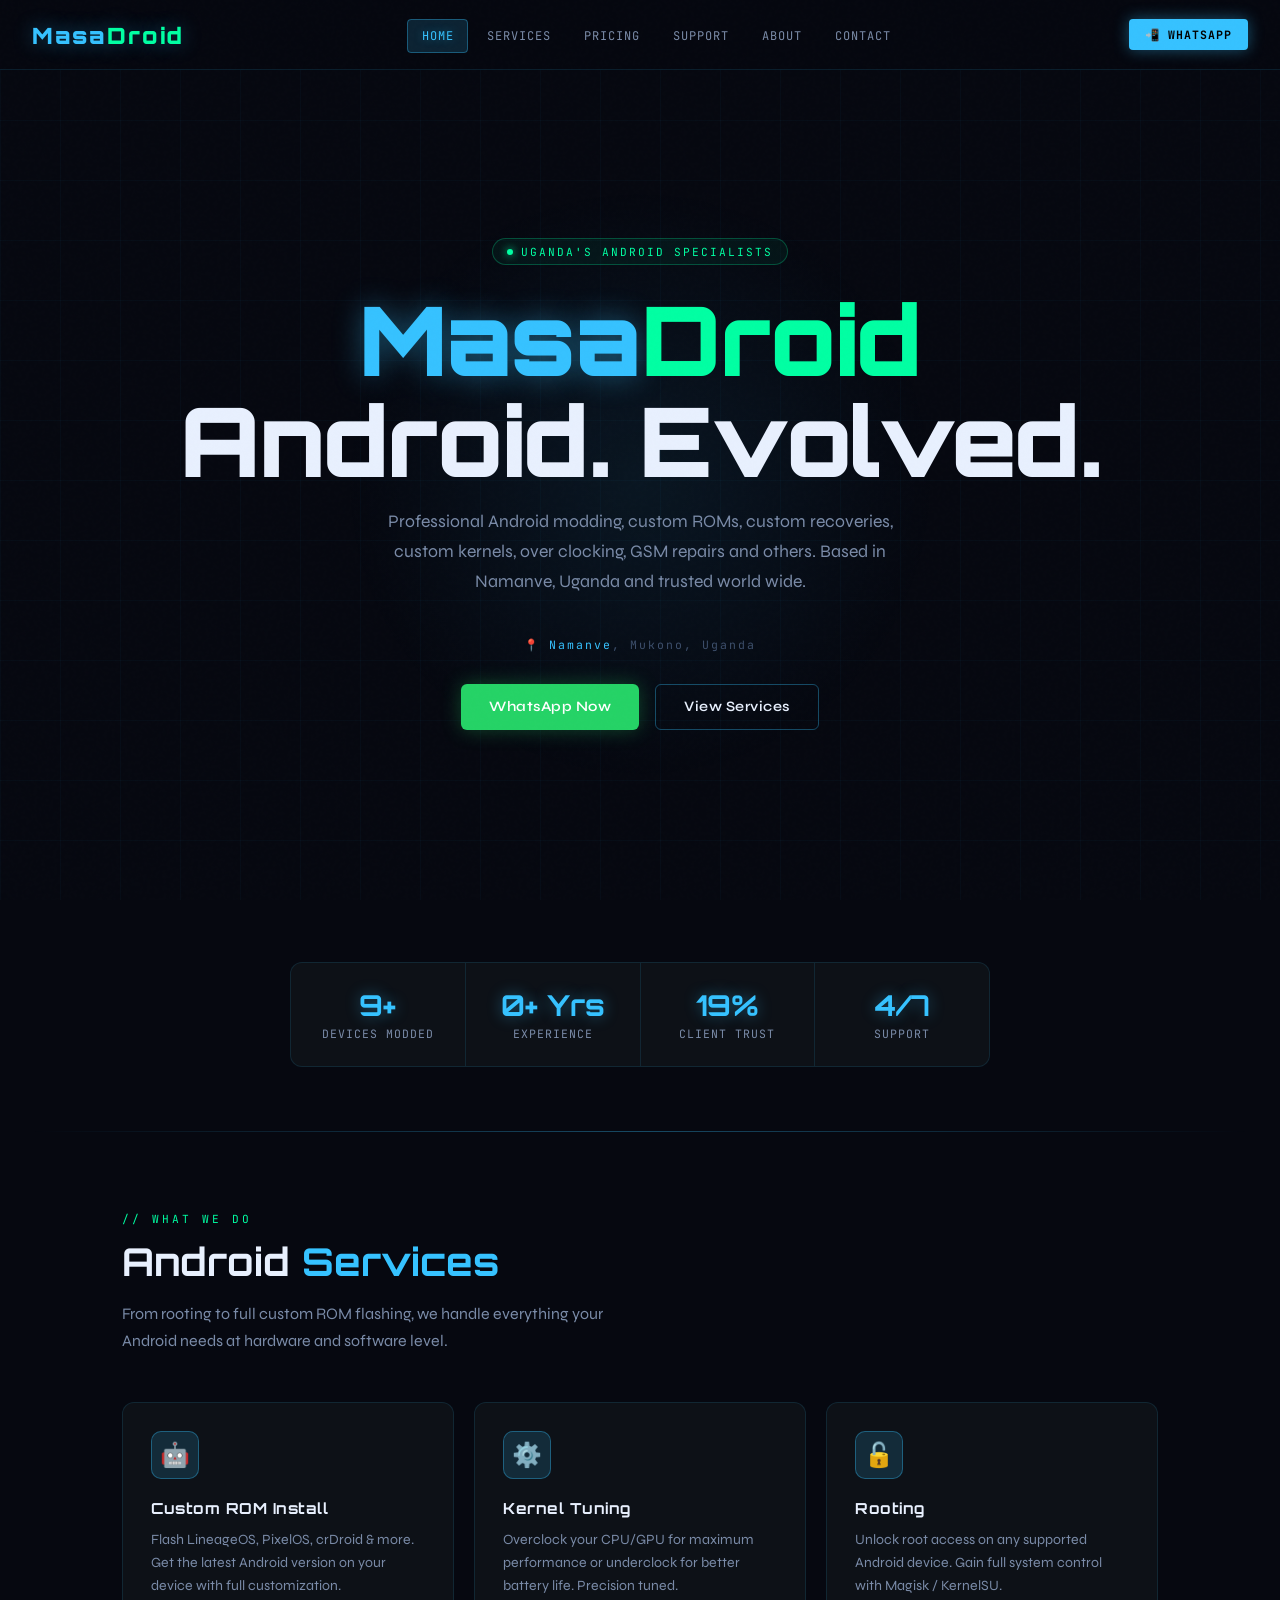
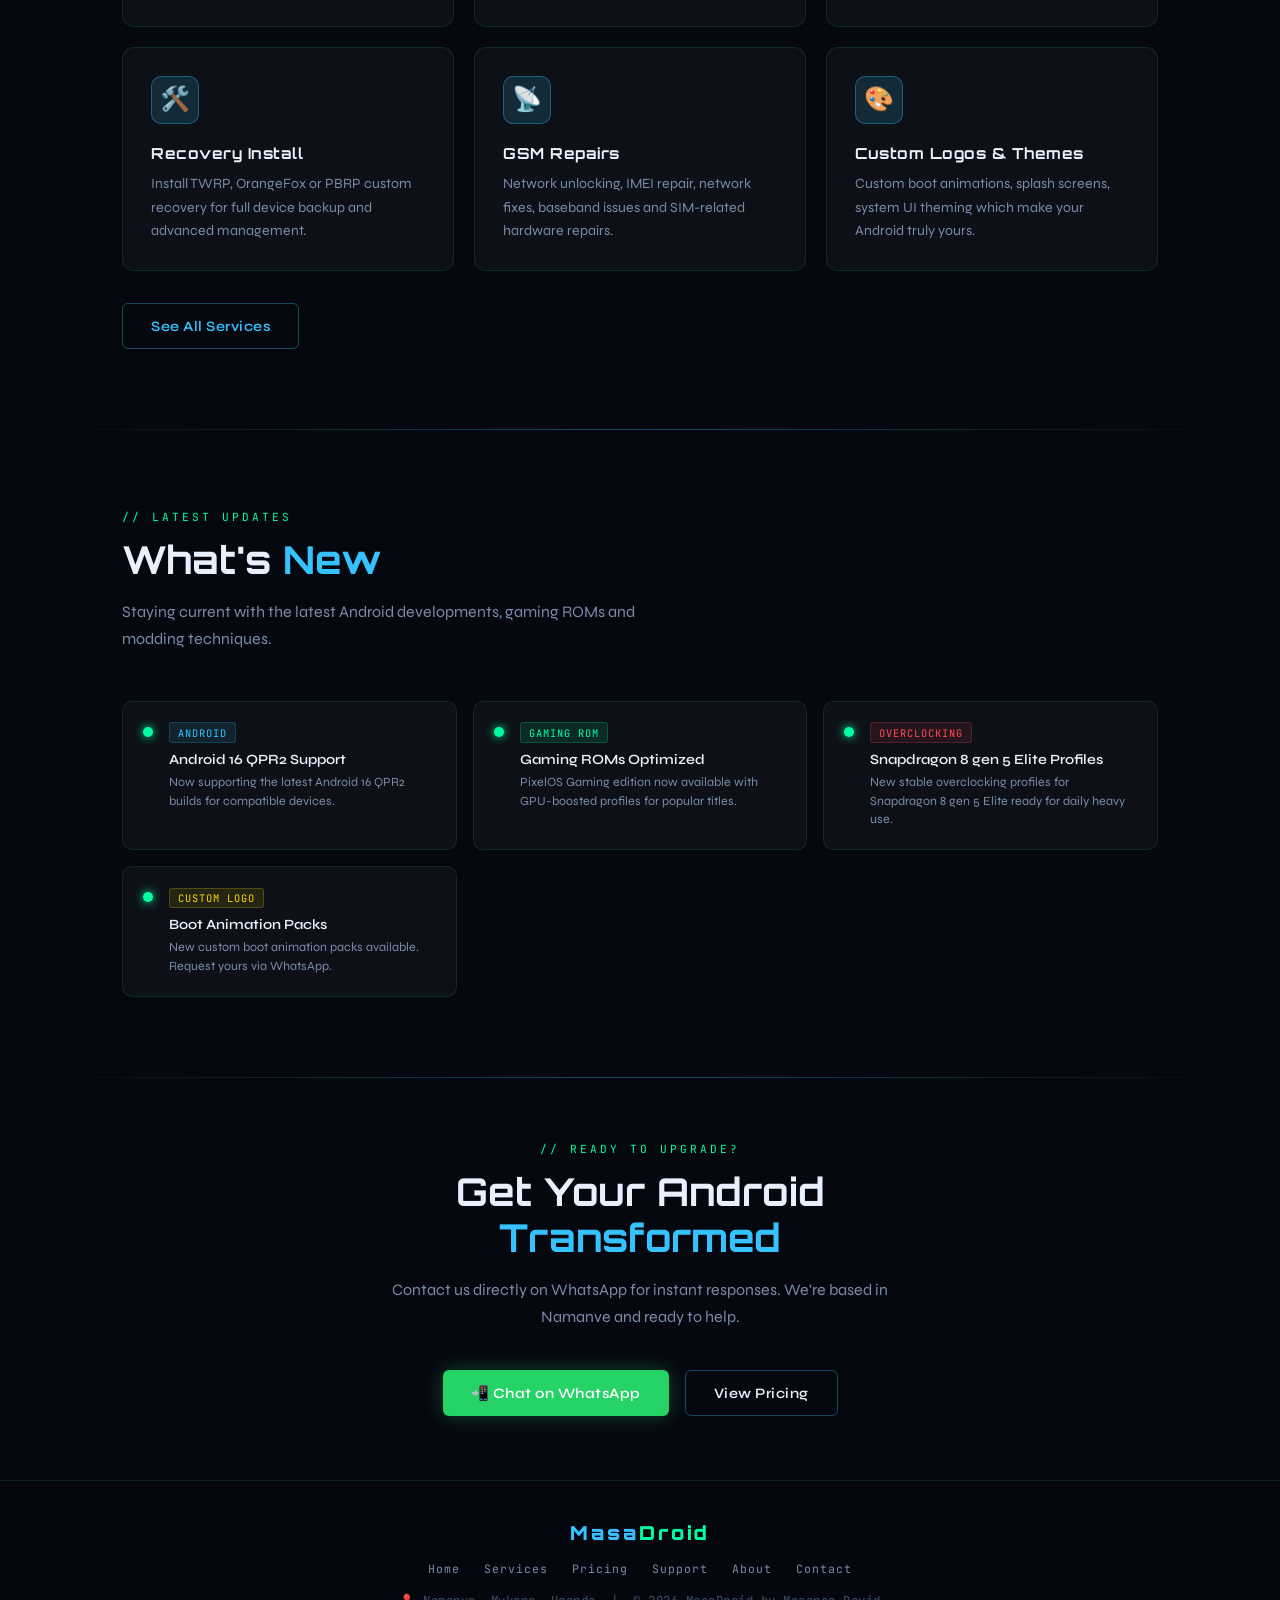
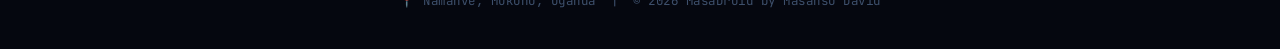
==== commit 762f77e1: "Update index.html" ====
--- a/index.html
+++ b/index.html
@@ -191,6 +191,6 @@
   <p>📍 Namanve, Mukono, Uganda &nbsp;|&nbsp; © 2026 MasaDroid by Masanso David</p>
 </footer>
 
-<script src="../js/script.js"></script>
+<script src="script.js"></script>
 </body>
 </html>
